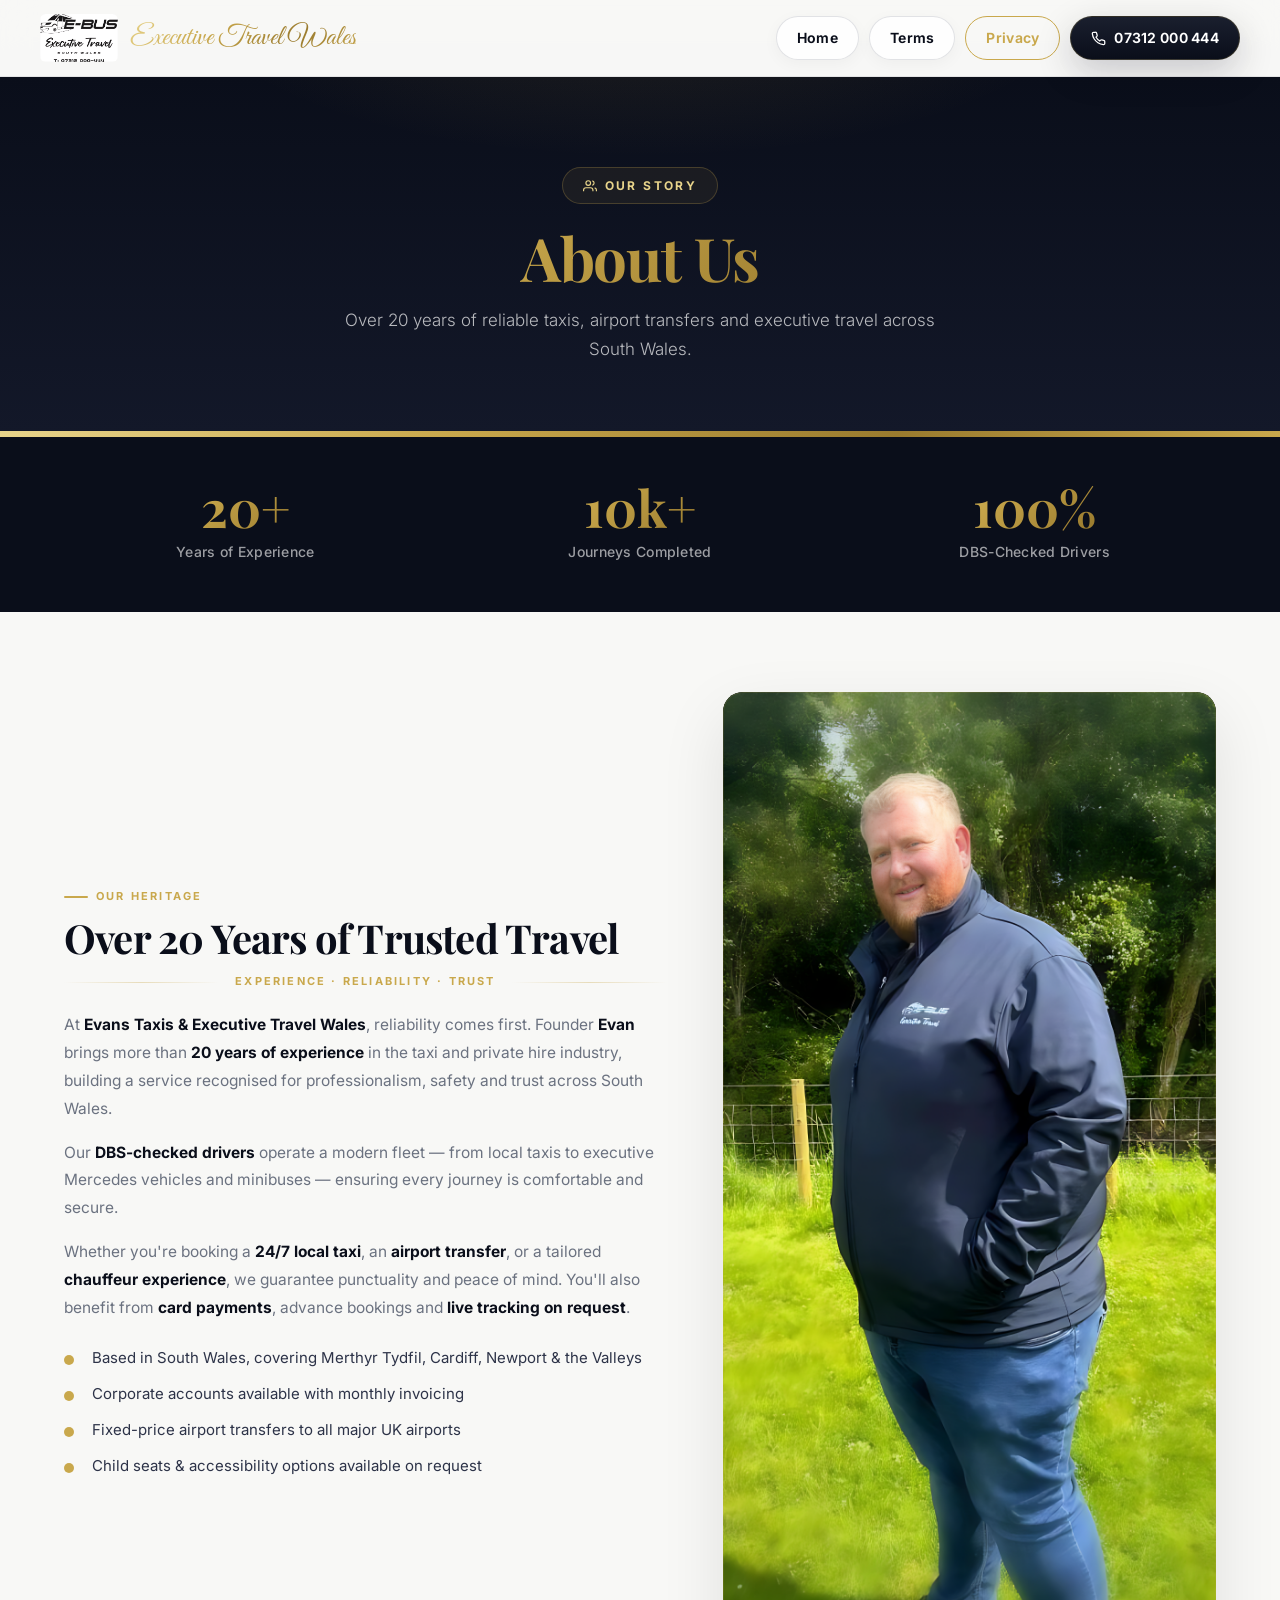
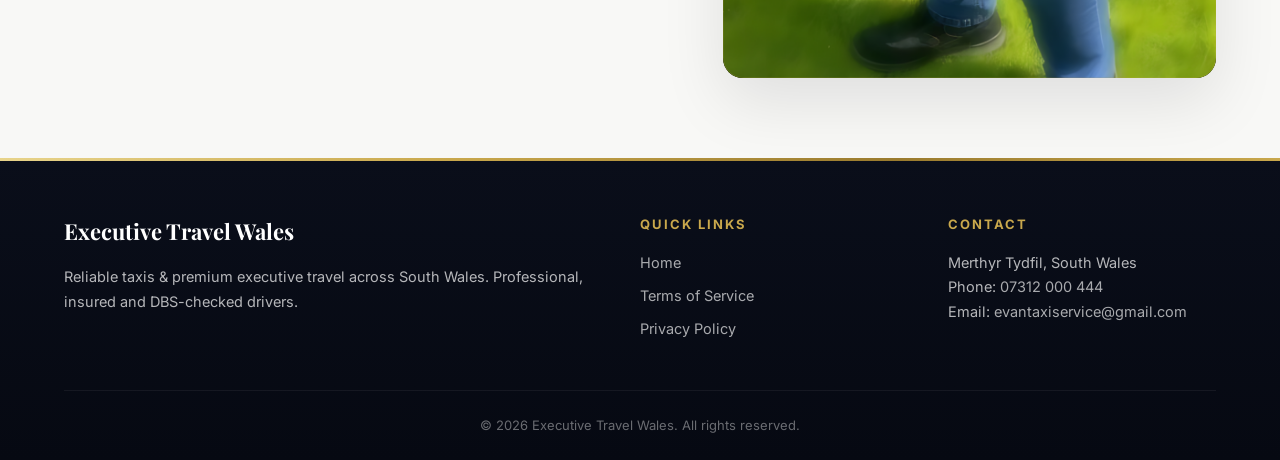
==== aboutus.html @ dee68095 "Elite redesign: luxury gold-accented professional website Complete visual overhaul with gold gradien" ====
<!DOCTYPE html>
<html lang="en-GB">
<head>
  <meta charset="UTF-8" />
  <meta name="viewport" content="width=device-width, initial-scale=1" />
  <title>About Us | Executive Travel Wales</title>
  <meta name="description" content="Over 20 years of reliable taxis, airport transfers and executive travel across South Wales. Meet Evan and the team behind Executive Travel Wales." />
  <meta name="theme-color" content="#0a0e1a" />

  <link rel="preconnect" href="https://fonts.googleapis.com">
  <link rel="preconnect" href="https://fonts.gstatic.com" crossorigin>
  <link href="https://fonts.googleapis.com/css2?family=Great+Vibes&family=Inter:wght@300;400;500;600;700;800&family=Playfair+Display:ital,wght@0,400;0,500;0,600;0,700;1,400&display=swap" rel="stylesheet">

  <style>
    /* ===== DESIGN TOKENS ===== */
    :root {
      --bg: #f8f8f6;
      --bg-warm: #f3f1ec;
      --ink: #0a0e1a;
      --ink-soft: #2d3348;
      --muted: #6b7280;
      --line: rgba(15,23,42,.08);
      --card: #ffffff;
      --radius: 20px;
      --radius-sm: 14px;
      --shadow: 0 24px 64px rgba(2,6,23,.10);
      --shadow-soft: 0 8px 32px rgba(2,6,23,.06);
      --shadow-hover: 0 32px 80px rgba(2,6,23,.14);
      --brand: #0a0e1a;
      --gold: #c9a84c;
      --gold-light: #e8d48b;
      --gold-dark: #9a7b2e;
      --gold-glow: rgba(201,168,76,.15);
      --gold-gradient: linear-gradient(135deg, #e8d48b 0%, #c9a84c 35%, #9a7b2e 70%, #c9a84c 100%);
      --transition: cubic-bezier(.22,1,.36,1);
    }

    * { box-sizing: border-box; margin: 0; padding: 0; }
    html { scroll-behavior: smooth; }

    body {
      font-family: "Inter", system-ui, -apple-system, "Segoe UI", Roboto, sans-serif;
      background: var(--bg);
      color: var(--ink);
      line-height: 1.6;
      -webkit-font-smoothing: antialiased;
      -moz-osx-font-smoothing: grayscale;
    }

    img { max-width: 100%; display: block; height: auto; }
    a { color: inherit; text-decoration: none; }
    a:hover { text-decoration: underline; }

    .container { max-width: 1200px; margin-inline: auto; padding: 0 24px; }
    .muted { color: var(--muted); }

    /* ===== SCROLL REVEAL ===== */
    .reveal {
      opacity: 0;
      transform: translateY(40px);
      transition: opacity .8s var(--transition), transform .8s var(--transition);
    }
    .reveal.is-visible {
      opacity: 1;
      transform: translateY(0);
    }
    .reveal-delay-1 { transition-delay: .15s; }
    .reveal-delay-2 { transition-delay: .3s; }

    /* ===== GOLD DIVIDER ===== */
    .gold-divider {
      display: flex;
      align-items: center;
      gap: 16px;
      margin: 12px 0 20px;
    }
    .gold-divider::before,
    .gold-divider::after {
      content: '';
      flex: 1;
      height: 1px;
      background: linear-gradient(90deg, transparent, var(--gold), transparent);
      opacity: .35;
    }
    .gold-divider span {
      color: var(--gold);
      font-size: 11px;
      font-weight: 700;
      letter-spacing: .2em;
      text-transform: uppercase;
    }

    /* ===== HEADER ===== */
    header {
      position: sticky;
      top: 0;
      z-index: 100;
      background: rgba(248,248,246,.88);
      backdrop-filter: saturate(180%) blur(20px);
      -webkit-backdrop-filter: saturate(180%) blur(20px);
      border-bottom: 1px solid var(--line);
      transition: background .3s ease, box-shadow .3s ease;
    }
    header.scrolled {
      background: rgba(248,248,246,.96);
      box-shadow: 0 4px 30px rgba(0,0,0,.06);
    }

    .nav-row {
      display: flex;
      align-items: center;
      justify-content: space-between;
      padding: 14px 0;
      gap: 16px;
    }

    .brand {
      display: flex;
      align-items: center;
      gap: 12px;
      font-weight: 800;
      text-decoration: none;
    }
    .brand:hover { text-decoration: none; }
    .brand img { height: 48px; width: auto; border-radius: 6px; }
    .brand-name {
      font-family: "Great Vibes", cursive;
      font-size: 28px;
      font-weight: 400;
      background: var(--gold-gradient);
      -webkit-background-clip: text;
      background-clip: text;
      color: transparent;
    }

    .actions { display: flex; gap: 10px; flex-wrap: wrap; }

    .btn {
      display: inline-flex;
      align-items: center;
      justify-content: center;
      height: 44px;
      padding: 0 20px;
      border-radius: 999px;
      border: 1px solid transparent;
      font-weight: 650;
      font-size: 14px;
      cursor: pointer;
      transition: all .3s var(--transition);
      white-space: nowrap;
      text-decoration: none;
      position: relative;
      overflow: hidden;
      letter-spacing: .02em;
    }
    .btn:hover { text-decoration: none; }

    .btn-outline {
      background: rgba(255,255,255,.95);
      border-color: rgba(15,23,42,.12);
      color: var(--ink);
      box-shadow: 0 4px 16px rgba(2,6,23,.04);
    }
    .btn-outline:hover {
      transform: translateY(-2px);
      border-color: var(--gold);
      box-shadow: 0 12px 32px rgba(201,168,76,.1);
      color: var(--gold-dark);
    }

    .btn-primary {
      background: linear-gradient(180deg, #1a1f2e, #0a0e1a);
      color: #fff;
      box-shadow: 0 12px 36px rgba(2,6,23,.20);
      border: 1px solid rgba(201,168,76,.2);
    }
    .btn-primary::before {
      content: '';
      position: absolute;
      inset: 0;
      background: linear-gradient(135deg, transparent 40%, rgba(201,168,76,.15) 50%, transparent 60%);
      transform: translateX(-100%);
      transition: transform .5s ease;
    }
    .btn-primary:hover::before { transform: translateX(100%); }
    .btn-primary:hover {
      transform: translateY(-2px);
      box-shadow: 0 20px 50px rgba(2,6,23,.28);
      border-color: rgba(201,168,76,.4);
    }

    .btn-gold {
      background: transparent;
      border: 1.5px solid var(--gold);
      color: var(--gold);
    }
    .btn-gold:hover {
      background: var(--gold);
      color: #0a0e1a;
      transform: translateY(-2px);
      box-shadow: 0 12px 36px rgba(201,168,76,.25);
    }

    /* ===== HERO ===== */
    .hero {
      position: relative;
      isolation: isolate;
      color: #fff;
      background: linear-gradient(180deg, #0a0e1a 0%, #131829 100%);
      overflow: hidden;
    }
    .hero::before {
      content: '';
      position: absolute;
      inset: 0;
      background: radial-gradient(900px 320px at 50% -80px, rgba(201,168,76,.12), transparent 50%);
      pointer-events: none;
    }
    .hero::after {
      content: '';
      position: absolute;
      bottom: 0;
      left: 0;
      right: 0;
      height: 3px;
      background: var(--gold-gradient);
      z-index: 2;
    }

    .hero .inner {
      position: relative;
      z-index: 1;
      padding: 90px 0 70px;
      text-align: center;
    }

    .hero-eyebrow {
      display: inline-flex;
      align-items: center;
      gap: 8px;
      font-size: 12px;
      font-weight: 700;
      letter-spacing: .2em;
      text-transform: uppercase;
      color: var(--gold-light);
      margin-bottom: 20px;
      padding: 8px 20px;
      border: 1px solid rgba(201,168,76,.25);
      border-radius: 999px;
      background: rgba(201,168,76,.08);
    }
    .hero-eyebrow svg { width: 14px; height: 14px; }

    .gold-heading {
      font-size: clamp(36px, 6vw, 60px);
      line-height: 1.1;
      margin: 0 0 16px;
      font-weight: 700;
      letter-spacing: -0.02em;
      font-family: "Playfair Display", serif;
      background: var(--gold-gradient);
      -webkit-background-clip: text;
      background-clip: text;
      color: transparent;
    }

    .hero p {
      max-width: 640px;
      margin: 0 auto;
      color: rgba(255,255,255,.7);
      font-size: 17px;
      line-height: 1.7;
      font-weight: 300;
    }

    /* ===== ABOUT CONTENT ===== */
    .about { padding: 80px 0; }

    .about-grid {
      display: grid;
      grid-template-columns: 1.1fr .9fr;
      gap: 56px;
      align-items: center;
    }

    .section-label {
      display: inline-flex;
      align-items: center;
      gap: 8px;
      font-size: 11px;
      font-weight: 700;
      letter-spacing: .2em;
      text-transform: uppercase;
      color: var(--gold);
      margin-bottom: 10px;
    }
    .section-label::before {
      content: '';
      width: 24px;
      height: 2px;
      background: var(--gold);
      border-radius: 2px;
    }

    .about h2 {
      font-size: clamp(28px, 3.5vw, 40px);
      margin: 0 0 8px;
      font-family: "Playfair Display", serif;
      font-weight: 700;
      letter-spacing: -0.02em;
      line-height: 1.15;
    }

    .about p {
      font-size: 15.5px;
      color: var(--muted);
      line-height: 1.8;
      margin-top: 16px;
    }
    .about p:first-of-type { margin-top: 20px; }
    .about p strong { color: var(--ink); }

    .points {
      margin-top: 24px;
      padding: 0;
      list-style: none;
    }
    .points li {
      margin: 12px 0;
      padding-left: 28px;
      position: relative;
      font-size: 15px;
      color: var(--ink-soft);
      line-height: 1.6;
    }
    .points li::before {
      content: '';
      position: absolute;
      left: 0;
      top: 9px;
      width: 10px;
      height: 10px;
      border-radius: 50%;
      background: var(--gold);
    }

    .portrait {
      border-radius: var(--radius);
      box-shadow: var(--shadow);
      overflow: hidden;
      background: #000;
      position: relative;
    }
    .portrait::after {
      content: '';
      position: absolute;
      inset: 0;
      border-radius: var(--radius);
      border: 1px solid rgba(201,168,76,.15);
      pointer-events: none;
    }
    .portrait img {
      width: 100%;
      height: auto;
      object-fit: cover;
      transition: transform .6s var(--transition);
    }
    .portrait:hover img {
      transform: scale(1.03);
    }

    /* ===== STATS BAR ===== */
    .stats {
      background: var(--ink);
      padding: 48px 0;
      position: relative;
    }
    .stats::before {
      content: '';
      position: absolute;
      top: 0;
      left: 0;
      right: 0;
      height: 3px;
      background: var(--gold-gradient);
    }

    .stats-grid {
      display: grid;
      grid-template-columns: repeat(3, 1fr);
      gap: 32px;
      text-align: center;
    }

    .stat-number {
      font-family: "Playfair Display", serif;
      font-size: clamp(36px, 4vw, 52px);
      font-weight: 700;
      background: var(--gold-gradient);
      -webkit-background-clip: text;
      background-clip: text;
      color: transparent;
      line-height: 1;
      margin-bottom: 8px;
    }

    .stat-label {
      font-size: 14px;
      color: rgba(255,255,255,.6);
      font-weight: 500;
      letter-spacing: .02em;
    }

    /* ===== FOOTER ===== */
    footer {
      background: linear-gradient(180deg, #0a0e1a, #060912);
      color: rgba(255,255,255,.7);
      position: relative;
    }
    footer::before {
      content: '';
      position: absolute;
      top: 0;
      left: 0;
      right: 0;
      height: 3px;
      background: var(--gold-gradient);
    }

    .footer-top {
      display: grid;
      grid-template-columns: 2fr 1fr 1fr;
      gap: 40px;
      padding: 56px 0 40px;
      border-bottom: 1px solid rgba(255,255,255,.06);
    }

    footer h3 {
      color: #fff;
      margin: 0 0 16px;
      font-family: "Playfair Display", serif;
      font-size: 22px;
    }
    footer h4 {
      color: var(--gold);
      margin: 0 0 16px;
      font-size: 13px;
      font-weight: 700;
      letter-spacing: .15em;
      text-transform: uppercase;
    }
    footer p { line-height: 1.7; font-size: 14.5px; }
    footer a {
      color: rgba(255,255,255,.65);
      text-decoration: none;
      transition: color .2s ease;
    }
    footer a:hover { color: var(--gold); text-decoration: none; }
    footer ul { list-style: none; padding: 0; margin: 0; }
    footer li { margin: 10px 0; font-size: 14.5px; }

    .footer-bottom {
      padding: 24px 0;
      text-align: center;
      font-size: 13px;
      color: rgba(255,255,255,.4);
    }

    /* ===== RESPONSIVE ===== */
    @media (max-width: 900px) {
      .about-grid { grid-template-columns: 1fr; gap: 36px; }
      .stats-grid { grid-template-columns: 1fr; gap: 24px; }
      .footer-top { grid-template-columns: 1fr; }
      .actions { justify-content: center; }
      .nav-row { flex-direction: column; text-align: center; }
    }
    @media (max-width: 600px) {
      .brand-name { font-size: 22px; }
      .footer-bottom { flex-direction: column; gap: 8px; }
    }
  </style>
</head>
<body>

  <!-- Header -->
  <header>
    <div class="container nav-row">
      <a class="brand" href="index.html">
        <img src="assets/logo.jpg" alt="Executive Travel Wales logo" />
        <span class="brand-name">Executive Travel Wales</span>
      </a>
      <div class="actions">
        <a class="btn btn-outline" href="index.html">Home</a>
        <a class="btn btn-outline" href="terms.html">Terms</a>
        <a class="btn btn-gold" href="privacy.html">Privacy</a>
        <a class="btn btn-primary" href="tel:07312000444">
          <svg style="width:15px;height:15px;margin-right:8px" fill="none" stroke="currentColor" stroke-width="2" viewBox="0 0 24 24"><path d="M22 16.92v3a2 2 0 01-2.18 2 19.79 19.79 0 01-8.63-3.07 19.5 19.5 0 01-6-6A19.79 19.79 0 012.12 4.18 2 2 0 014.11 2h3a2 2 0 012 1.72c.127.96.361 1.903.7 2.81a2 2 0 01-.45 2.11L8.09 9.91a16 16 0 006 6l1.27-1.27a2 2 0 012.11-.45c.907.339 1.85.573 2.81.7A2 2 0 0122 16.92z"/></svg>
          07312 000 444
        </a>
      </div>
    </div>
  </header>

  <!-- Hero -->
  <section class="hero">
    <div class="container inner">
      <div class="hero-eyebrow">
        <svg fill="none" stroke="currentColor" stroke-width="2" viewBox="0 0 24 24"><path d="M17 21v-2a4 4 0 00-4-4H5a4 4 0 00-4 4v2"/><circle cx="9" cy="7" r="4"/><path d="M23 21v-2a4 4 0 00-3-3.87"/><path d="M16 3.13a4 4 0 010 7.75"/></svg>
        Our Story
      </div>
      <h1 class="gold-heading">About Us</h1>
      <p>Over 20 years of reliable taxis, airport transfers and executive travel across South Wales.</p>
    </div>
  </section>

  <!-- Stats -->
  <div class="stats">
    <div class="container stats-grid">
      <div class="reveal">
        <div class="stat-number">20+</div>
        <div class="stat-label">Years of Experience</div>
      </div>
      <div class="reveal reveal-delay-1">
        <div class="stat-number">10k+</div>
        <div class="stat-label">Journeys Completed</div>
      </div>
      <div class="reveal reveal-delay-2">
        <div class="stat-number">100%</div>
        <div class="stat-label">DBS-Checked Drivers</div>
      </div>
    </div>
  </div>

  <!-- About content -->
  <section class="about">
    <div class="container about-grid">
      <div class="about-text reveal">
        <div class="section-label">Our Heritage</div>
        <h2>Over 20 Years of Trusted Travel</h2>
        <div class="gold-divider"><span>Experience &middot; Reliability &middot; Trust</span></div>

        <p>
          At <strong>Evans Taxis &amp; Executive Travel Wales</strong>, reliability comes first.
          Founder <strong>Evan</strong> brings more than <strong>20 years of experience</strong> in the taxi and private hire industry, building a service recognised for professionalism, safety and trust across South Wales.
        </p>

        <p>
          Our <strong>DBS-checked drivers</strong> operate a modern fleet — from local taxis to executive Mercedes vehicles and minibuses — ensuring every journey is comfortable and secure.
        </p>

        <p>
          Whether you're booking a <strong>24/7 local taxi</strong>, an <strong>airport transfer</strong>, or a tailored <strong>chauffeur experience</strong>, we guarantee punctuality and peace of mind. You'll also benefit from <strong>card payments</strong>, advance bookings and <strong>live tracking on request</strong>.
        </p>

        <ul class="points">
          <li>Based in South Wales, covering Merthyr Tydfil, Cardiff, Newport &amp; the Valleys</li>
          <li>Corporate accounts available with monthly invoicing</li>
          <li>Fixed-price airport transfers to all major UK airports</li>
          <li>Child seats &amp; accessibility options available on request</li>
        </ul>
      </div>

      <div class="about-image reveal reveal-delay-2">
        <figure class="portrait">
          <img src="assets/about-evan-portrait.jpg" alt="Evan — Founder of Evans Taxis & Executive Travel Wales">
        </figure>
      </div>
    </div>
  </section>

  <!-- Footer -->
  <footer>
    <div class="container">
      <div class="footer-top">
        <div>
          <h3>Executive Travel Wales</h3>
          <p>Reliable taxis &amp; premium executive travel across South Wales. Professional, insured and DBS-checked drivers.</p>
        </div>
        <div>
          <h4>Quick Links</h4>
          <ul>
            <li><a href="index.html">Home</a></li>
            <li><a href="terms.html">Terms of Service</a></li>
            <li><a href="privacy.html">Privacy Policy</a></li>
          </ul>
        </div>
        <div>
          <h4>Contact</h4>
          <p>Merthyr Tydfil, South Wales<br>
            Phone: <a href="tel:07312000444">07312 000 444</a><br>
            Email: <a href="mailto:evantaxiservice@gmail.com">evantaxiservice@gmail.com</a></p>
        </div>
      </div>
      <div class="footer-bottom">&copy; <span id="y"></span> Executive Travel Wales. All rights reserved.</div>
    </div>
  </footer>

  <script>
    // Year
    const y = document.getElementById('y');
    if (y) y.textContent = new Date().getFullYear();

    // Header scroll effect
    const header = document.querySelector('header');
    if (header) {
      window.addEventListener('scroll', () => {
        header.classList.toggle('scrolled', window.scrollY > 20);
      }, { passive: true });
    }

    // Scroll reveal
    const reveals = document.querySelectorAll('.reveal');
    if (reveals.length && 'IntersectionObserver' in window) {
      const obs = new IntersectionObserver((entries) => {
        entries.forEach(e => {
          if (e.isIntersecting) {
            e.target.classList.add('is-visible');
            obs.unobserve(e.target);
          }
        });
      }, { threshold: 0.15, rootMargin: '0px 0px -40px 0px' });
      reveals.forEach(el => obs.observe(el));
    } else {
      reveals.forEach(el => el.classList.add('is-visible'));
    }
  </script>
</body>
</html>
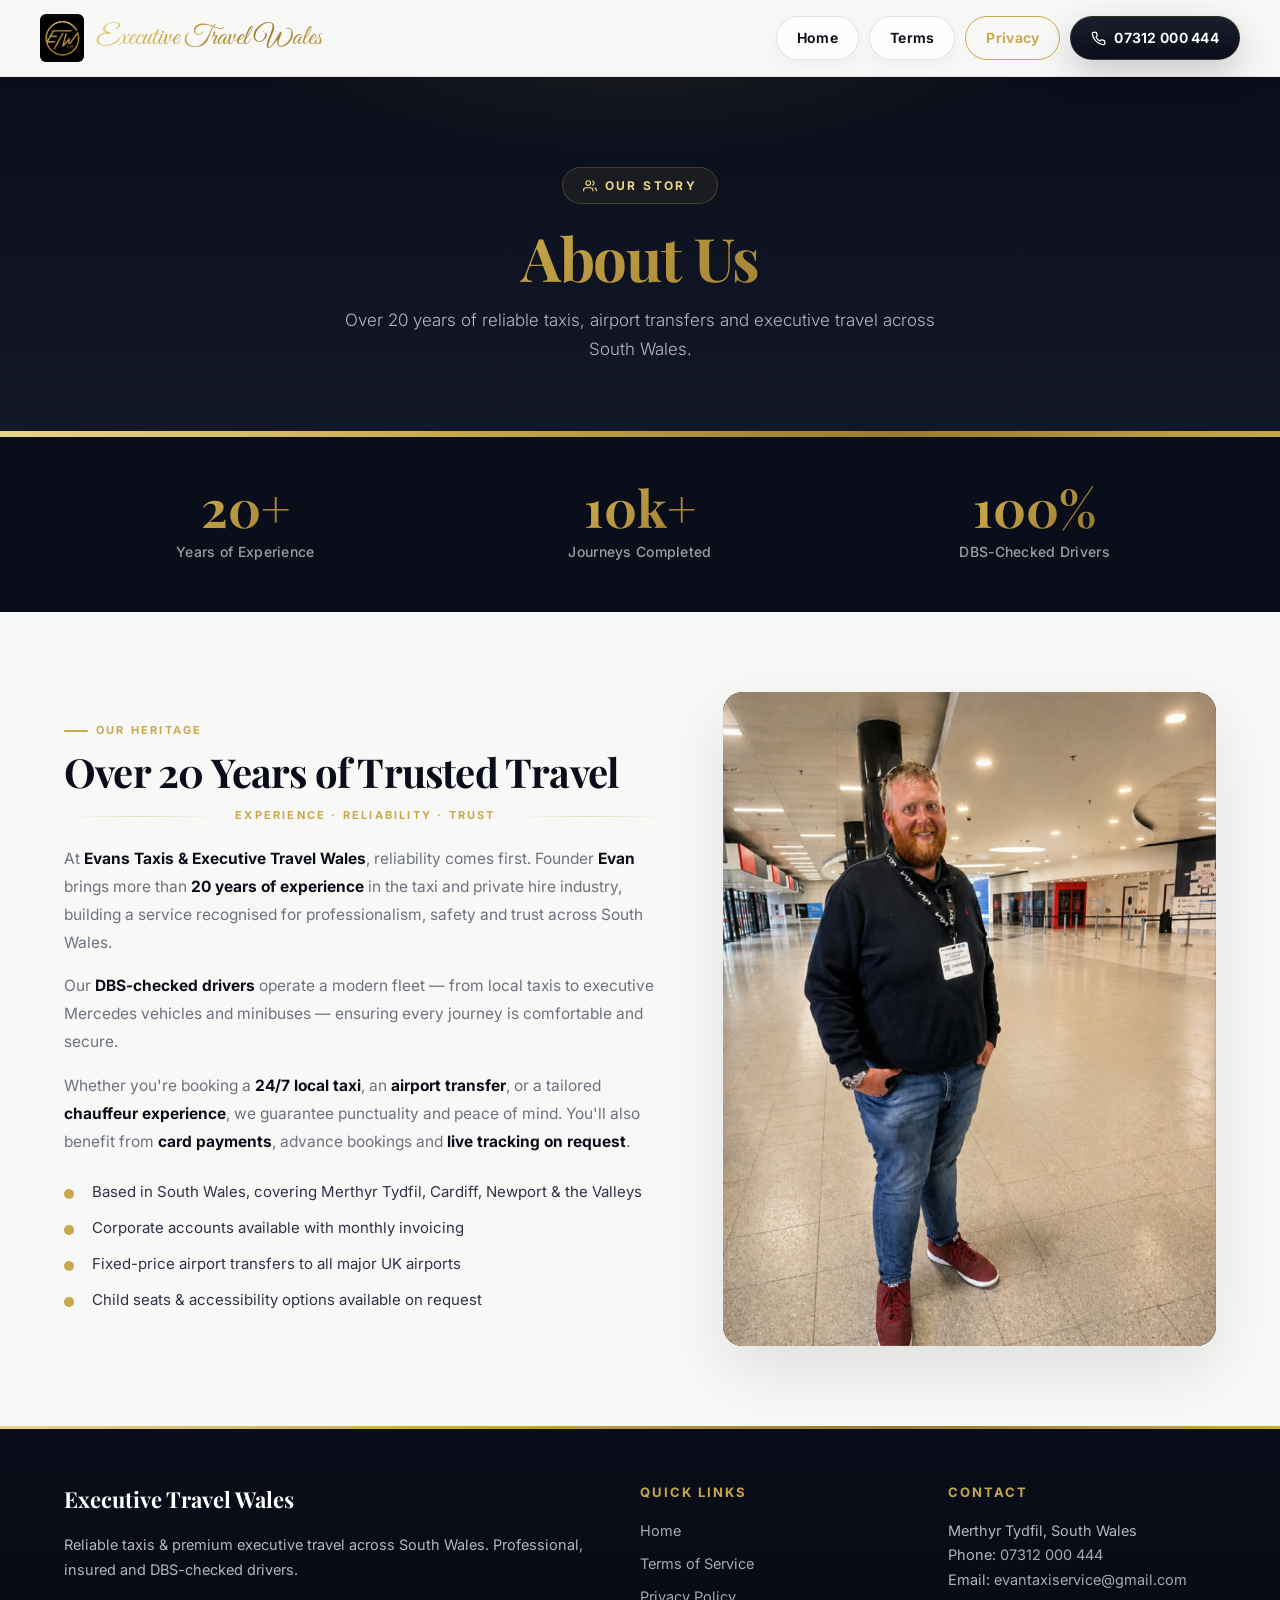
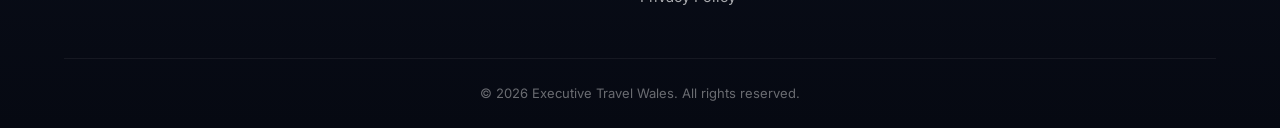
==== commit f6cdaf59: "Add clickable fleet gallery, update logo and Evan portrait - Convert fleet cards into buttons that o" ====
--- a/aboutus.html
+++ b/aboutus.html
@@ -2,14 +2,32 @@
 <html lang="en-GB">
 <head>
   <meta charset="UTF-8" />
+  <meta http-equiv="X-UA-Compatible" content="IE=edge" />
   <meta name="viewport" content="width=device-width, initial-scale=1" />
   <title>About Us | Executive Travel Wales</title>
   <meta name="description" content="Over 20 years of reliable taxis, airport transfers and executive travel across South Wales. Meet Evan and the team behind Executive Travel Wales." />
   <meta name="theme-color" content="#0a0e1a" />
+  <meta name="google-site-verification" content="XU6LodgnW0lVkh-CqBrPJkePehv5oGIYyOLi4uN_EjU" />
+  <link rel="canonical" href="https://executivetravel.wales/aboutus" />
+  
+  <!-- Open Graph / Social Media -->
+  <meta property="og:type" content="website" />
+  <meta property="og:url" content="https://executivetravel.wales/aboutus" />
+  <meta property="og:title" content="About Us | Executive Travel Wales" />
+  <meta property="og:description" content="Over 20 years of reliable taxis, airport transfers and executive travel across South Wales. Meet Evan and the team." />
+  <meta name="twitter:card" content="summary_large_image" />
+  <meta property="og:image" content="https://executivetravel.wales/assets/about-evan-portrait.png" />
+  <meta name="twitter:image" content="https://executivetravel.wales/assets/about-evan-portrait.png" />
+
+  <!-- Additional SEO -->
+  <meta name="robots" content="index, follow" />
+  <meta name="language" content="English" />
 
   <link rel="preconnect" href="https://fonts.googleapis.com">
   <link rel="preconnect" href="https://fonts.gstatic.com" crossorigin>
   <link href="https://fonts.googleapis.com/css2?family=Great+Vibes&family=Inter:wght@300;400;500;600;700;800&family=Playfair+Display:ital,wght@0,400;0,500;0,600;0,700;1,400&display=swap" rel="stylesheet">
+  <link rel="icon" type="image/png" sizes="32x32" href="/assets/favicon-32x32.png" />
+  <link rel="icon" type="image/png" sizes="16x16" href="/assets/favicon-16x16.png" />
 
   <style>
     /* ===== DESIGN TOKENS ===== */
@@ -486,7 +504,7 @@
   <header>
     <div class="container nav-row">
       <a class="brand" href="index.html">
-        <img src="assets/logo.jpg" alt="Executive Travel Wales logo" />
+        <img src="assets/logo.png" alt="Executive Travel Wales logo" />
         <span class="brand-name">Executive Travel Wales</span>
       </a>
       <div class="actions">
@@ -562,7 +580,7 @@
 
       <div class="about-image reveal reveal-delay-2">
         <figure class="portrait">
-          <img src="assets/about-evan-portrait.jpg" alt="Evan — Founder of Evans Taxis & Executive Travel Wales">
+          <img src="assets/about-evan-portrait.png" alt="Evan — Founder of Evans Taxis & Executive Travel Wales">
         </figure>
       </div>
     </div>
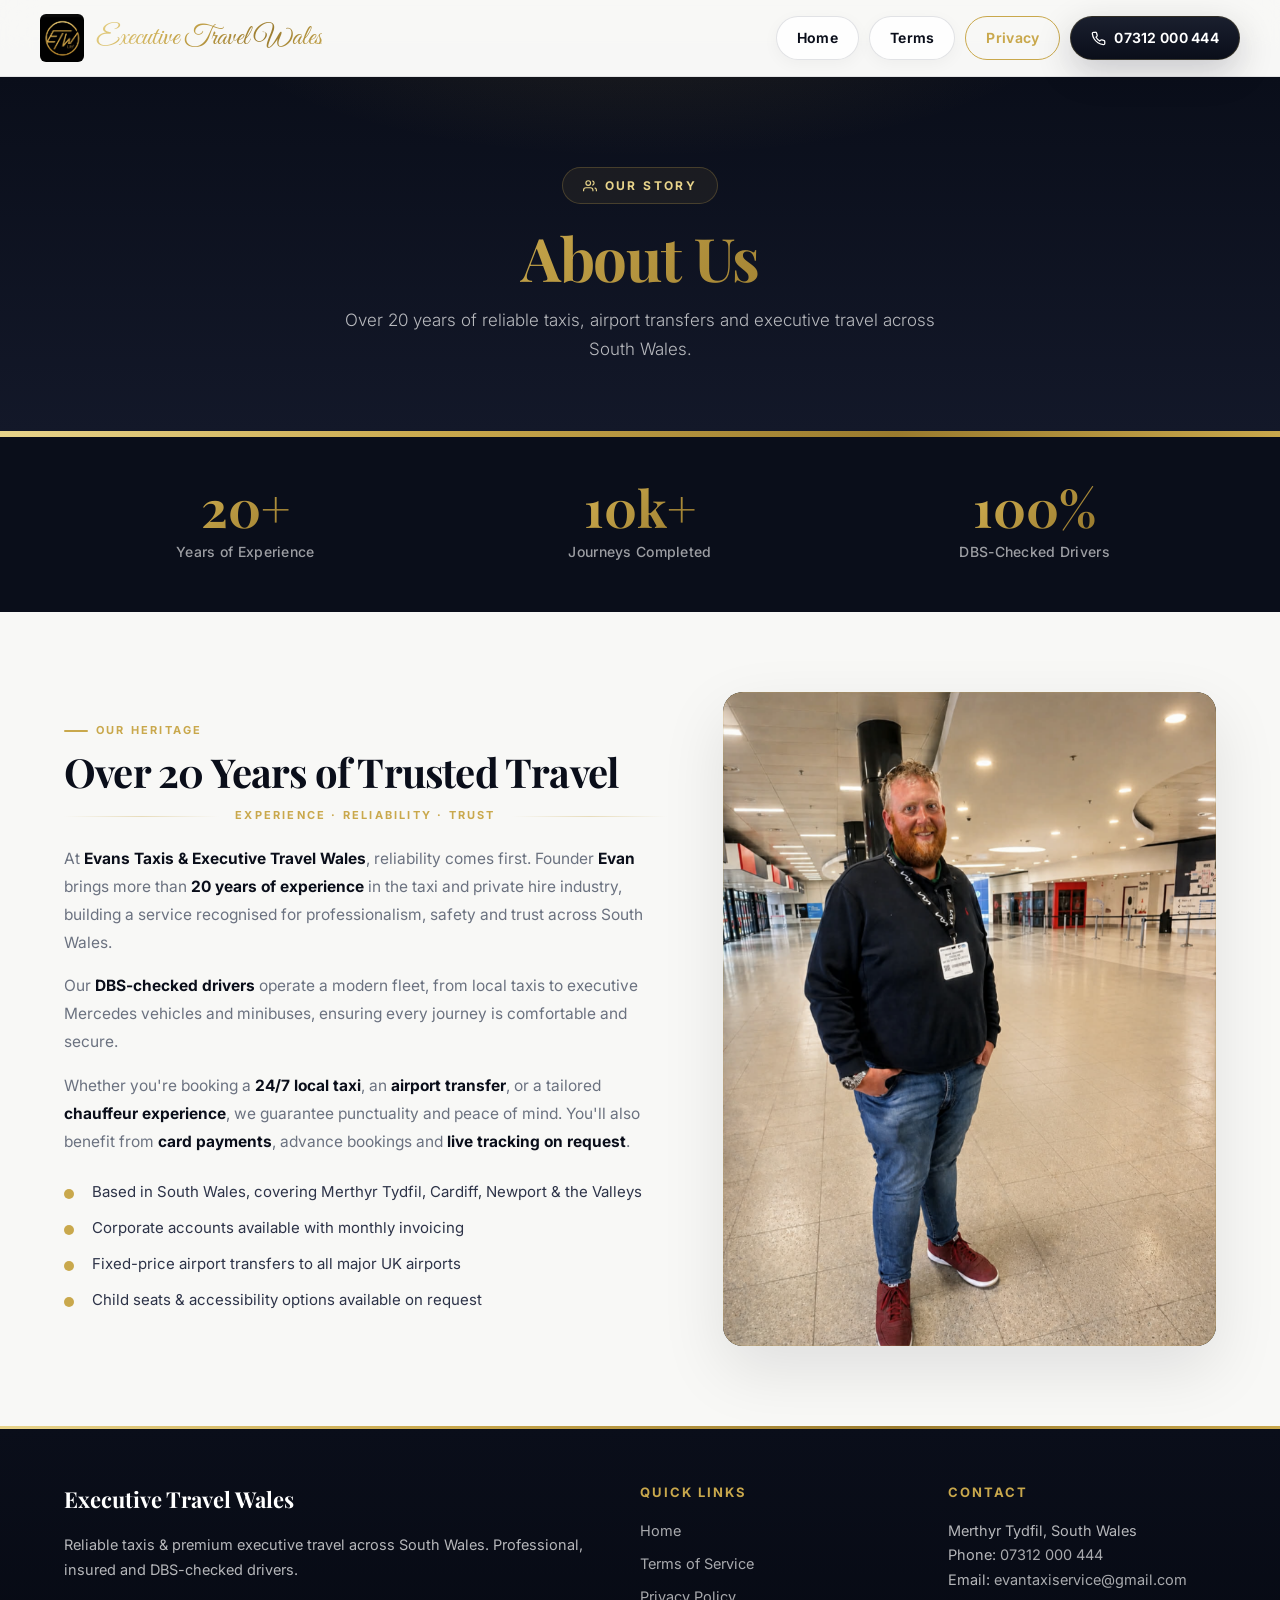
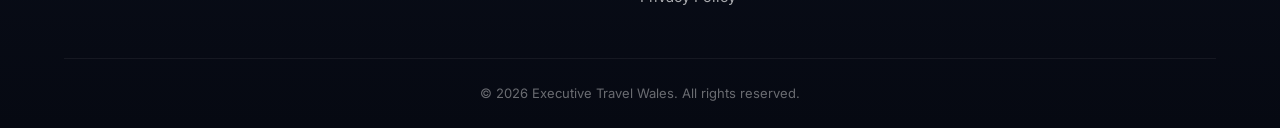
==== commit bdf2051f: "Remove em dashes from copy and add interior-3 to gallery - Replace em dashes with commas, full stops" ====
--- a/aboutus.html
+++ b/aboutus.html
@@ -563,7 +563,7 @@
         </p>
 
         <p>
-          Our <strong>DBS-checked drivers</strong> operate a modern fleet — from local taxis to executive Mercedes vehicles and minibuses — ensuring every journey is comfortable and secure.
+          Our <strong>DBS-checked drivers</strong> operate a modern fleet, from local taxis to executive Mercedes vehicles and minibuses, ensuring every journey is comfortable and secure.
         </p>
 
         <p>
@@ -580,7 +580,7 @@
 
       <div class="about-image reveal reveal-delay-2">
         <figure class="portrait">
-          <img src="assets/about-evan-portrait.png" alt="Evan — Founder of Evans Taxis & Executive Travel Wales">
+          <img src="assets/about-evan-portrait.png" alt="Evan, Founder of Evans Taxis & Executive Travel Wales">
         </figure>
       </div>
     </div>
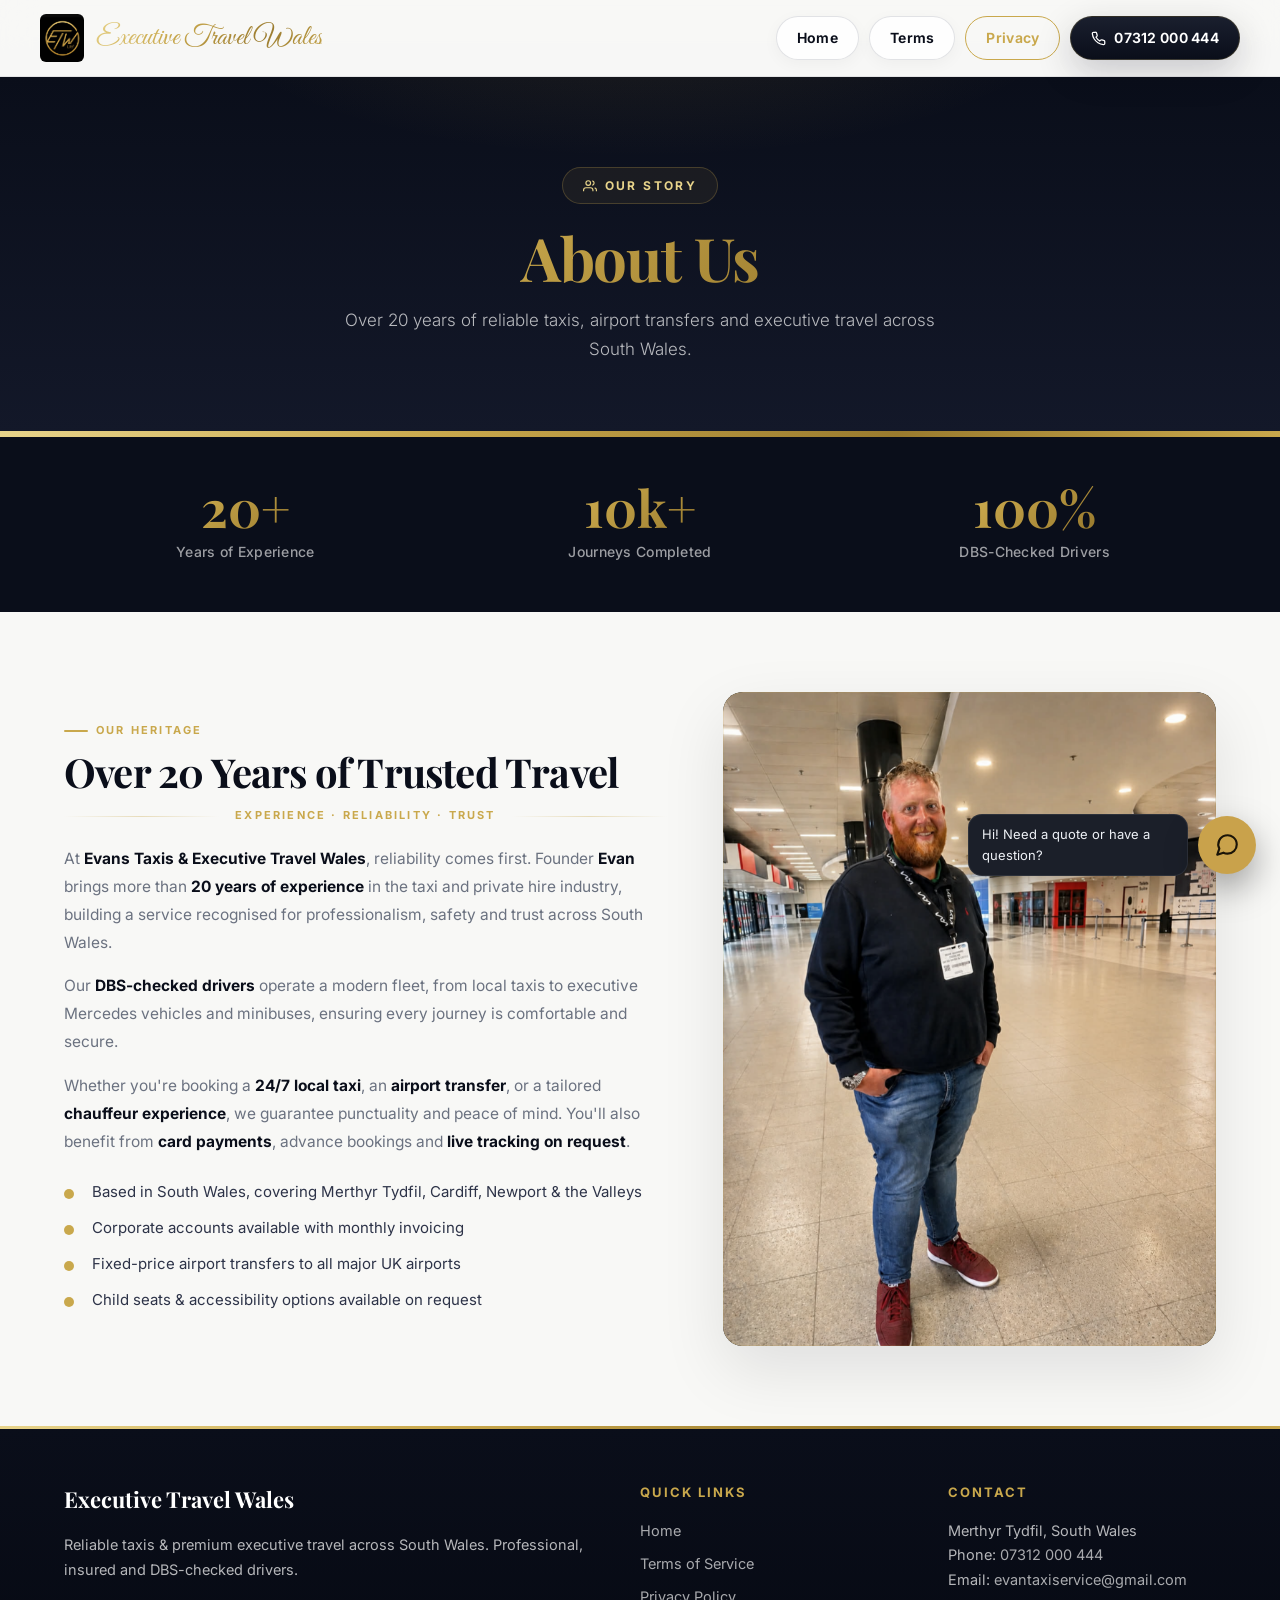
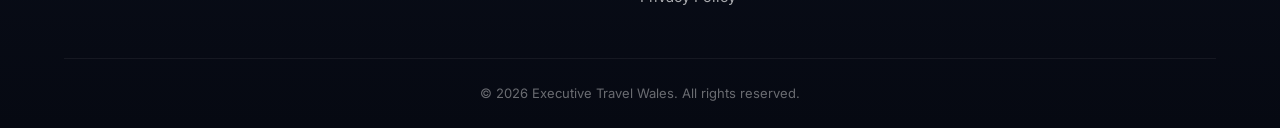
==== commit a1771c24: "Add AI chat widget and Cloudflare Worker backend - Embeddable widget (widget/widget.js) added to all" ====
--- a/aboutus.html
+++ b/aboutus.html
@@ -642,5 +642,11 @@
       reveals.forEach(el => el.classList.add('is-visible'));
     }
   </script>
+
+  <!-- Executive Travel Wales AI chat widget -->
+  <script src="/widget/widget.js"
+    data-worker-url="https://executive-travel-wales-chatbot.evanstaxis.workers.dev"
+    data-accent="#c9a24b"
+    data-greeting="Hi! Need a quote or have a question?"></script>
 </body>
 </html>
